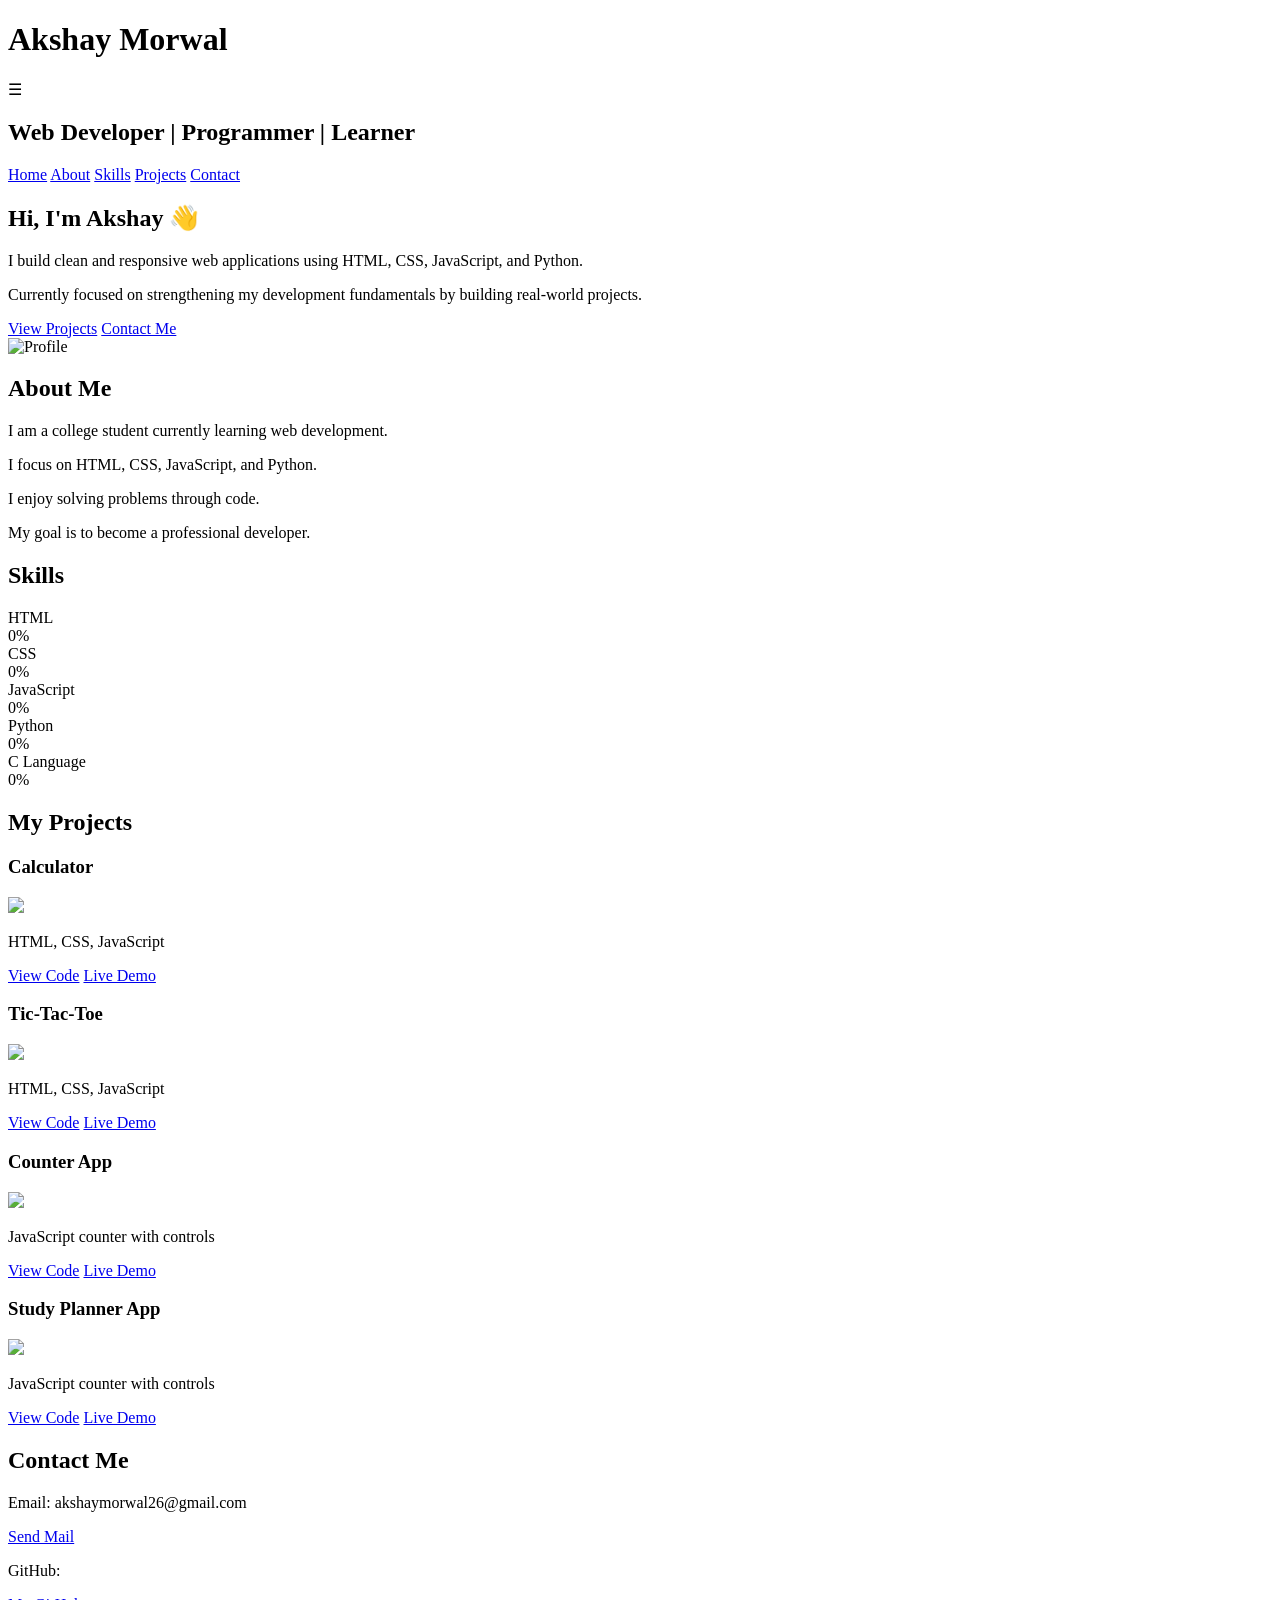
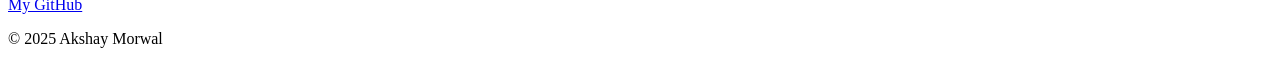
==== index.html @ 148b185e "Update and rename Portfolio.html to index.html" ====
<!DOCTYPE html>
<html lang="en">
<head>
  <meta charset="UTF-8">
  <meta name="viewport" content="width=device-width, initial-scale=1.0">
  <title>Akshay Morwal | Portfolio</title>
  <link rel="stylesheet" href="style.css">
</head>

<body>

<header>
  <h1>Akshay Morwal</h1>
  
  
  <div class="menu-toggle">☰</div>
  
  <h2>Web Developer | Programmer | Learner</h2>
  <nav>
    <a href="#home">Home</a>
    <a href="#about">About</a>
    <a href="#skills">Skills</a>
    <a href="#projects">Projects</a>
    <a href="#connect">Contact</a>
  </nav>
</header>




<!-- HERO -->
<section id="home" class="hero">
  <h2>Hi, I'm Akshay 👋</h2>
  <h3><p id="typing"></p></h3>

  <p>
    I build clean and responsive web applications using HTML, CSS, JavaScript, and Python.
  </p>

  <p>
    Currently focused on strengthening my development fundamentals by building real-world projects.
  </p>

  <a href="#projects" class="view-btn">View Projects</a>
  <a href="#connect" class="view-btn">Contact Me</a>
</section>

<!-- ABOUT -->
<section class="about" id="about">
  <div class="about-container">
    <div class="about-image">
      <img src="https://cdnb.artstation.com/p/marketplace/presentation_assets/003/430/265/large/file.jpg?1706950304" alt="Profile">
    </div>

    <div class="about-text">
      <h2>About Me</h2>
      <p>I am a college student currently learning web development.</p>
      <p>I focus on HTML, CSS, JavaScript, and Python.</p>
      <p>I enjoy solving problems through code.</p>
      <p>My goal is to become a professional developer.</p>
    </div>
  </div>
</section>

<!-- SKILLS -->
<section class="skills" id="skills">
  <h2>Skills</h2>

  <div class="skill-row">
    <span class="skill-name">HTML</span>
    <div class="progress-container"><div class="progress-bar" data-value="90"></div></div>
    <span class="percent-text">0%</span>
  </div>

  <div class="skill-row">
    <span class="skill-name">CSS</span>
    <div class="progress-container"><div class="progress-bar" data-value="75"></div></div>
    <span class="percent-text">0%</span>
  </div>

  <div class="skill-row">
    <span class="skill-name">JavaScript</span>
    <div class="progress-container"><div class="progress-bar" data-value="80"></div></div>
    <span class="percent-text">0%</span>
  </div>

  <div class="skill-row">
    <span class="skill-name">Python</span>
    <div class="progress-container"><div class="progress-bar" data-value="85"></div></div>
    <span class="percent-text">0%</span>
  </div>

  <div class="skill-row">
    <span class="skill-name">C Language</span>
    <div class="progress-container"><div class="progress-bar" data-value="70"></div></div>
    <span class="percent-text">0%</span>
  </div>
</section>

<!-- PROJECTS -->
<section id="projects">
  <h2 class="project-title">My Projects</h2>

  <div class="card-projects">

    <div class="project-box">
      <h3>Calculator</h3>
      <img src="Calculator.png">
      <p>HTML, CSS, JavaScript</p>
      <a href="https://github.com/Akshay-Morwal2612/Calculator" target="_blank" class="view-btn">View Code</a>
      <a href="#" class="view-btn">Live Demo</a>
    </div>

    <div class="project-box">
      <h3>Tic-Tac-Toe</h3>
      <img src="Tic-Tac-Toe.png">
      <p>HTML, CSS, JavaScript</p>
      <a href="https://github.com/Akshay-Morwal2612/Tic-Tac-Toe-Game" target="_blank" class="view-btn">View Code</a>
      <a href="#" class="view-btn">Live Demo</a>
    </div>

    <div class="project-box">
      <h3>Counter App</h3>
      <img src="counter.png">
      <p>JavaScript counter with controls</p>
      <a href="https://github.com/Akshay-Morwal2612/Counter-App" target="_blank" class="view-btn">View Code</a>
      <a href="#" class="view-btn">Live Demo</a>
    </div>

    <div class="project-box">
      <h3>Study Planner App</h3>
      <img src="study-planner.png">
      <p>JavaScript counter with controls</p>
      <a href="https://github.com/Akshay-Morwal2612/Study-Planer-App" target="_blank" class="view-btn">View Code</a>
      <a href="#" class="view-btn">Live Demo</a>
    </div>

  </div>
</section>

<!-- CONTACT -->
<section id="connect">
  <h2>Contact Me</h2>
  <p>Email: akshaymorwal26@gmail.com</p>
  <a href="mailto:akshaymorwal26@gmail.com" class="view-btn">Send Mail</a>

  <p>GitHub:</p>
  <a href="https://github.com/Akshay-Morwal2612" target="_blank" class="view-btn">My GitHub</a>
</section>

<footer>
  <p>© 2025 Akshay Morwal</p>
</footer>

<script src="script.js"></script>
</body>
</html>
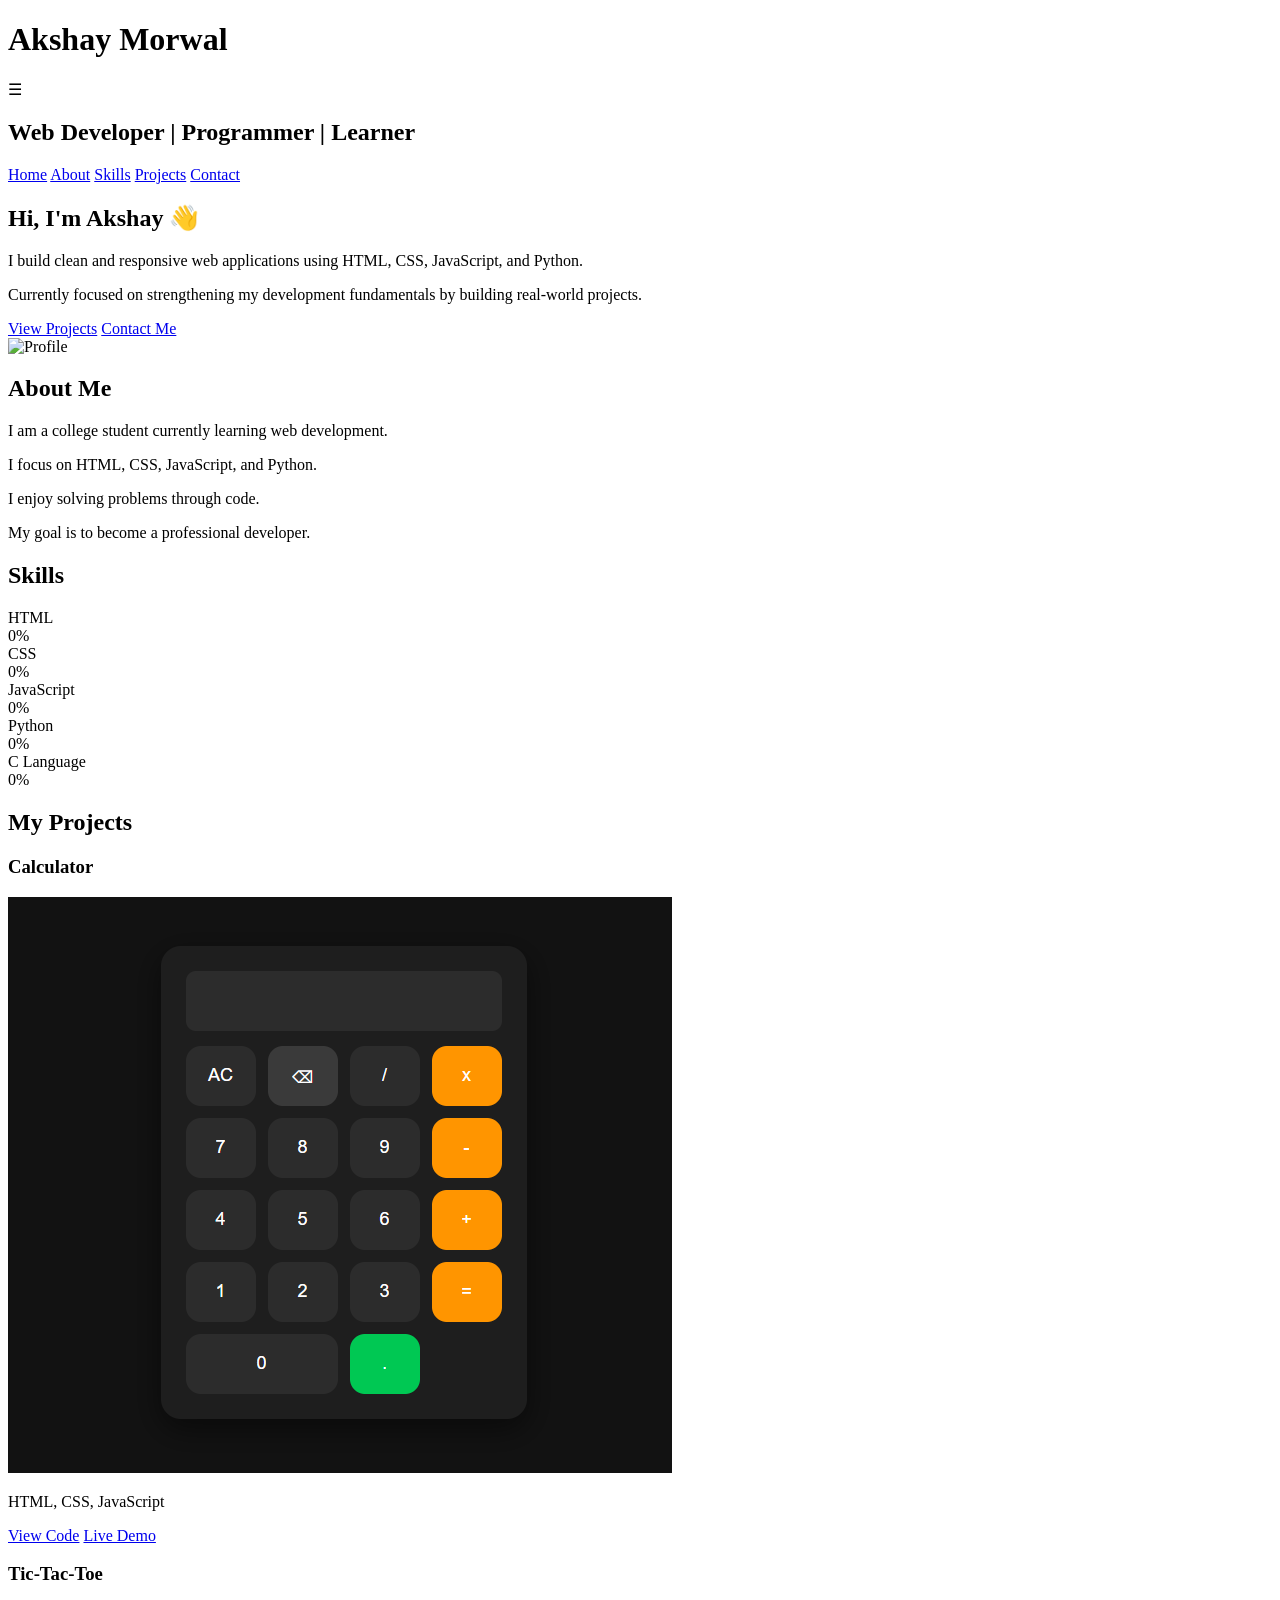
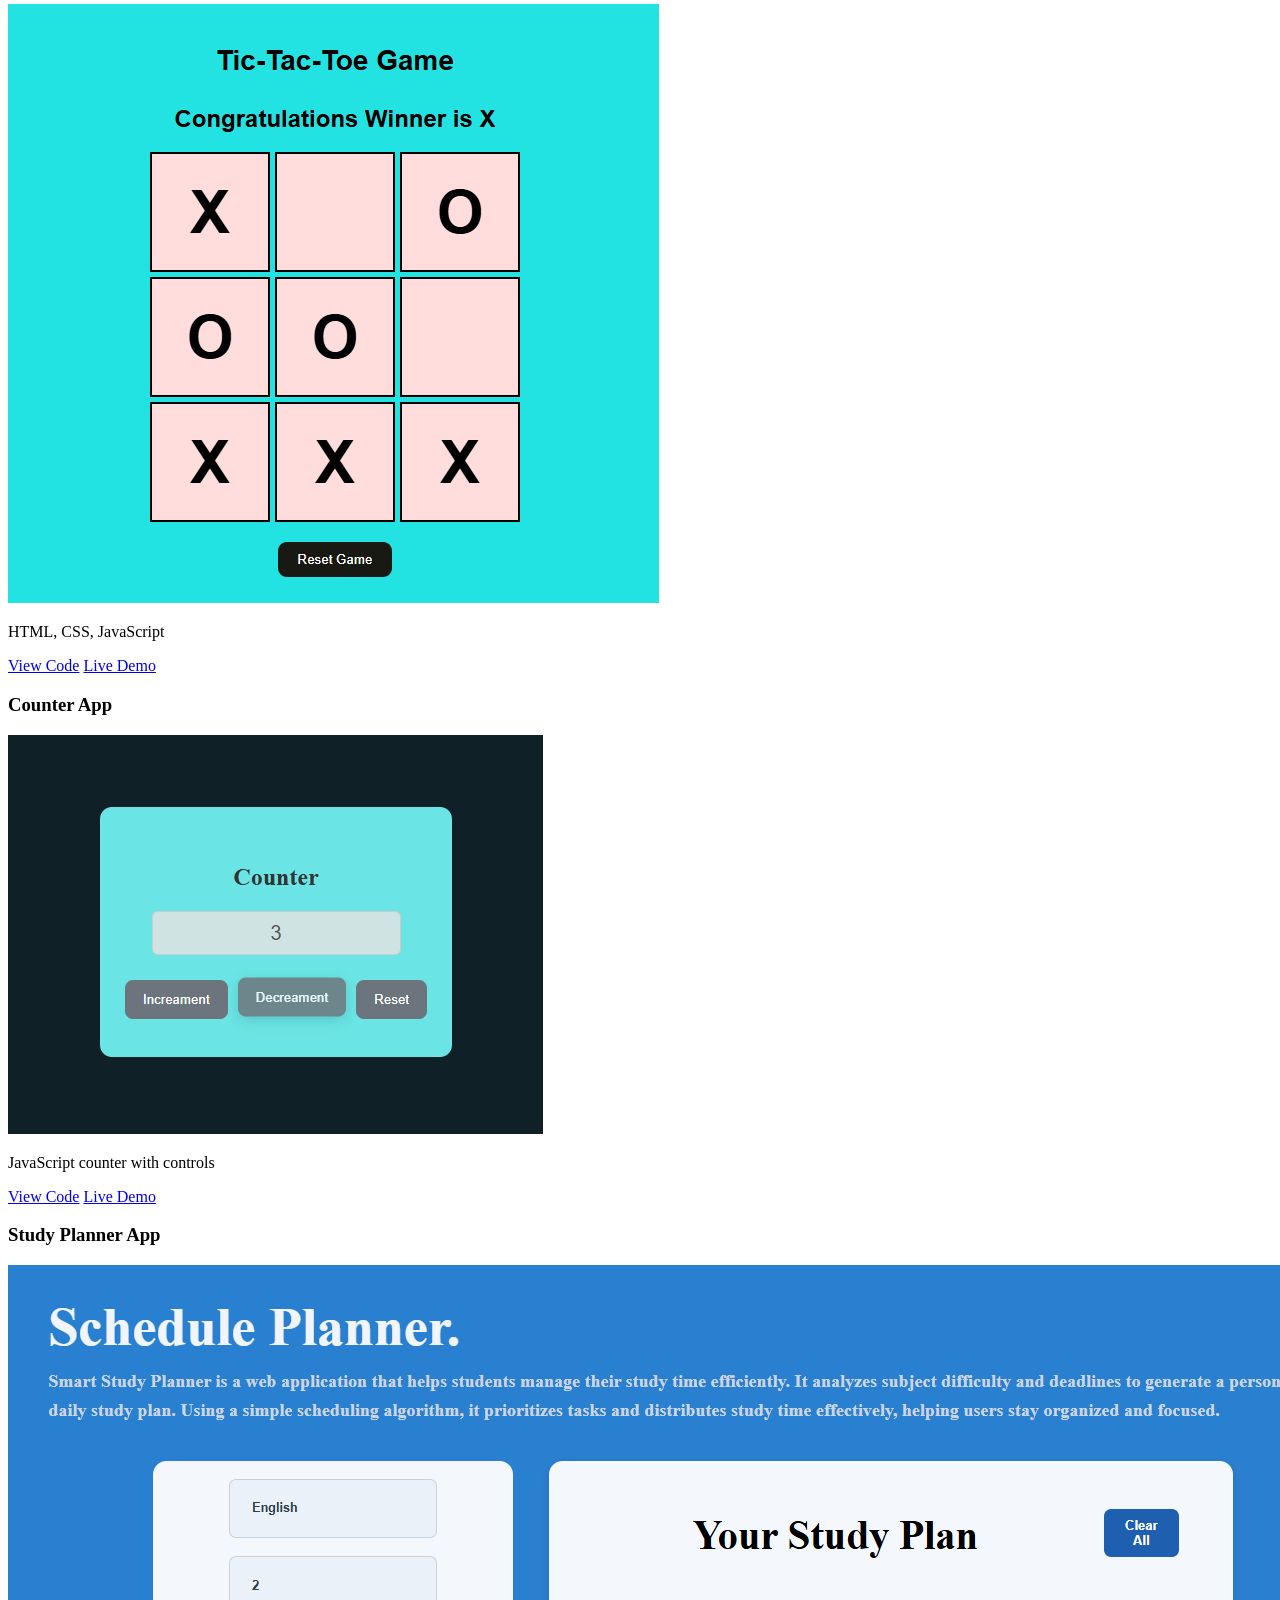
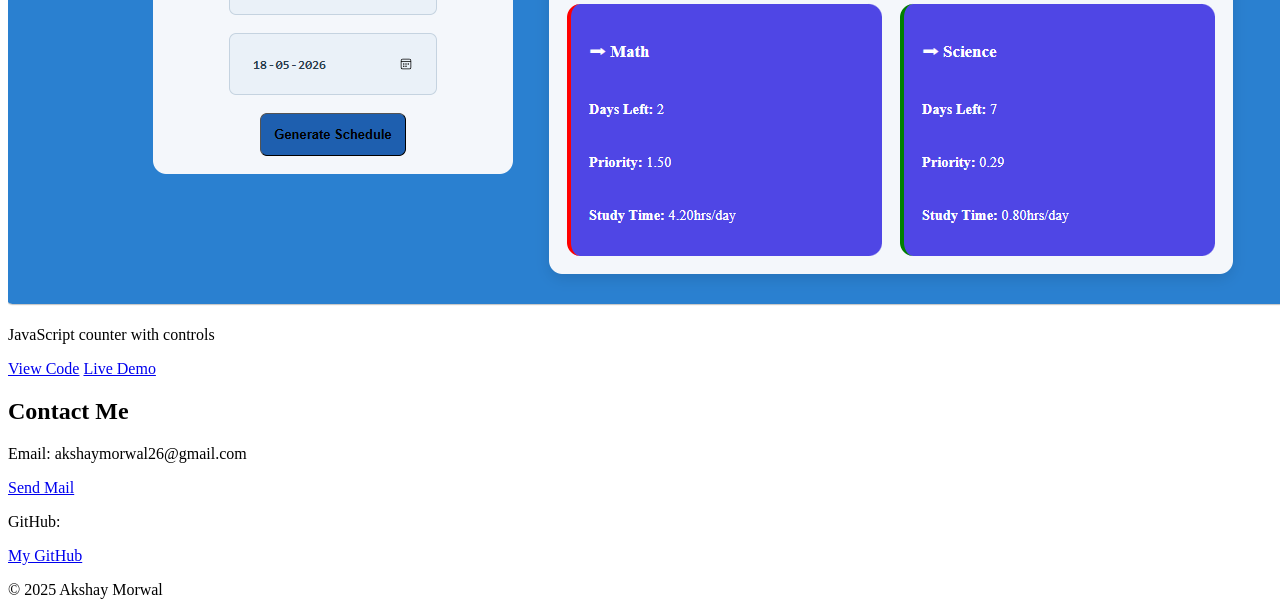
==== commit ef1445ca: "Update and rename Portfolio.html to index.html" ====
--- a/index.html
+++ b/index.html
@@ -1,157 +1,157 @@
-<!DOCTYPE html>
-<html lang="en">
-<head>
-  <meta charset="UTF-8">
-  <meta name="viewport" content="width=device-width, initial-scale=1.0">
-  <title>Akshay Morwal | Portfolio</title>
-  <link rel="stylesheet" href="style.css">
-</head>
-
-<body>
-
-<header>
-  <h1>Akshay Morwal</h1>
-  
-  
-  <div class="menu-toggle">☰</div>
-  
-  <h2>Web Developer | Programmer | Learner</h2>
-  <nav>
-    <a href="#home">Home</a>
-    <a href="#about">About</a>
-    <a href="#skills">Skills</a>
-    <a href="#projects">Projects</a>
-    <a href="#connect">Contact</a>
-  </nav>
-</header>
-
-
-
-
-<!-- HERO -->
-<section id="home" class="hero">
-  <h2>Hi, I'm Akshay 👋</h2>
-  <h3><p id="typing"></p></h3>
-
-  <p>
-    I build clean and responsive web applications using HTML, CSS, JavaScript, and Python.
-  </p>
-
-  <p>
-    Currently focused on strengthening my development fundamentals by building real-world projects.
-  </p>
-
-  <a href="#projects" class="view-btn">View Projects</a>
-  <a href="#connect" class="view-btn">Contact Me</a>
-</section>
-
-<!-- ABOUT -->
-<section class="about" id="about">
-  <div class="about-container">
-    <div class="about-image">
-      <img src="https://cdnb.artstation.com/p/marketplace/presentation_assets/003/430/265/large/file.jpg?1706950304" alt="Profile">
-    </div>
-
-    <div class="about-text">
-      <h2>About Me</h2>
-      <p>I am a college student currently learning web development.</p>
-      <p>I focus on HTML, CSS, JavaScript, and Python.</p>
-      <p>I enjoy solving problems through code.</p>
-      <p>My goal is to become a professional developer.</p>
-    </div>
-  </div>
-</section>
-
-<!-- SKILLS -->
-<section class="skills" id="skills">
-  <h2>Skills</h2>
-
-  <div class="skill-row">
-    <span class="skill-name">HTML</span>
-    <div class="progress-container"><div class="progress-bar" data-value="90"></div></div>
-    <span class="percent-text">0%</span>
-  </div>
-
-  <div class="skill-row">
-    <span class="skill-name">CSS</span>
-    <div class="progress-container"><div class="progress-bar" data-value="75"></div></div>
-    <span class="percent-text">0%</span>
-  </div>
-
-  <div class="skill-row">
-    <span class="skill-name">JavaScript</span>
-    <div class="progress-container"><div class="progress-bar" data-value="80"></div></div>
-    <span class="percent-text">0%</span>
-  </div>
-
-  <div class="skill-row">
-    <span class="skill-name">Python</span>
-    <div class="progress-container"><div class="progress-bar" data-value="85"></div></div>
-    <span class="percent-text">0%</span>
-  </div>
-
-  <div class="skill-row">
-    <span class="skill-name">C Language</span>
-    <div class="progress-container"><div class="progress-bar" data-value="70"></div></div>
-    <span class="percent-text">0%</span>
-  </div>
-</section>
-
-<!-- PROJECTS -->
-<section id="projects">
-  <h2 class="project-title">My Projects</h2>
-
-  <div class="card-projects">
-
-    <div class="project-box">
-      <h3>Calculator</h3>
-      <img src="Calculator.png">
-      <p>HTML, CSS, JavaScript</p>
-      <a href="https://github.com/Akshay-Morwal2612/Calculator" target="_blank" class="view-btn">View Code</a>
-      <a href="#" class="view-btn">Live Demo</a>
-    </div>
-
-    <div class="project-box">
-      <h3>Tic-Tac-Toe</h3>
-      <img src="Tic-Tac-Toe.png">
-      <p>HTML, CSS, JavaScript</p>
-      <a href="https://github.com/Akshay-Morwal2612/Tic-Tac-Toe-Game" target="_blank" class="view-btn">View Code</a>
-      <a href="#" class="view-btn">Live Demo</a>
-    </div>
-
-    <div class="project-box">
-      <h3>Counter App</h3>
-      <img src="counter.png">
-      <p>JavaScript counter with controls</p>
-      <a href="https://github.com/Akshay-Morwal2612/Counter-App" target="_blank" class="view-btn">View Code</a>
-      <a href="#" class="view-btn">Live Demo</a>
-    </div>
-
-    <div class="project-box">
-      <h3>Study Planner App</h3>
-      <img src="study-planner.png">
-      <p>JavaScript counter with controls</p>
-      <a href="https://github.com/Akshay-Morwal2612/Study-Planer-App" target="_blank" class="view-btn">View Code</a>
-      <a href="#" class="view-btn">Live Demo</a>
-    </div>
-
-  </div>
-</section>
-
-<!-- CONTACT -->
-<section id="connect">
-  <h2>Contact Me</h2>
-  <p>Email: akshaymorwal26@gmail.com</p>
-  <a href="mailto:akshaymorwal26@gmail.com" class="view-btn">Send Mail</a>
-
-  <p>GitHub:</p>
-  <a href="https://github.com/Akshay-Morwal2612" target="_blank" class="view-btn">My GitHub</a>
-</section>
-
-<footer>
-  <p>© 2025 Akshay Morwal</p>
-</footer>
-
-<script src="script.js"></script>
-</body>
-</html>
+<!DOCTYPE html>
+<html lang="en">
+<head>
+  <meta charset="UTF-8">
+  <meta name="viewport" content="width=device-width, initial-scale=1.0">
+  <title>Akshay Morwal | Portfolio</title>
+  <link rel="stylesheet" href="style.css">
+</head>
+
+<body>
+
+<header>
+  <h1>Akshay Morwal</h1>
+  
+  
+  <div class="menu-toggle">☰</div>
+  
+  <h2>Web Developer | Programmer | Learner</h2>
+  <nav>
+    <a href="#home">Home</a>
+    <a href="#about">About</a>
+    <a href="#skills">Skills</a>
+    <a href="#projects">Projects</a>
+    <a href="#connect">Contact</a>
+  </nav>
+</header>
+
+
+
+
+<!-- HERO -->
+<section id="home" class="hero">
+  <h2>Hi, I'm Akshay 👋</h2>
+  <h3><p id="typing"></p></h3>
+
+  <p>
+    I build clean and responsive web applications using HTML, CSS, JavaScript, and Python.
+  </p>
+
+  <p>
+    Currently focused on strengthening my development fundamentals by building real-world projects.
+  </p>
+
+  <a href="#projects" class="view-btn">View Projects</a>
+  <a href="#connect" class="view-btn">Contact Me</a>
+</section>
+
+<!-- ABOUT -->
+<section class="about" id="about">
+  <div class="about-container">
+    <div class="about-image">
+      <img src="https://cdnb.artstation.com/p/marketplace/presentation_assets/003/430/265/large/file.jpg?1706950304" alt="Profile">
+    </div>
+
+    <div class="about-text">
+      <h2>About Me</h2>
+      <p>I am a college student currently learning web development.</p>
+      <p>I focus on HTML, CSS, JavaScript, and Python.</p>
+      <p>I enjoy solving problems through code.</p>
+      <p>My goal is to become a professional developer.</p>
+    </div>
+  </div>
+</section>
+
+<!-- SKILLS -->
+<section class="skills" id="skills">
+  <h2>Skills</h2>
+
+  <div class="skill-row">
+    <span class="skill-name">HTML</span>
+    <div class="progress-container"><div class="progress-bar" data-value="90"></div></div>
+    <span class="percent-text">0%</span>
+  </div>
+
+  <div class="skill-row">
+    <span class="skill-name">CSS</span>
+    <div class="progress-container"><div class="progress-bar" data-value="75"></div></div>
+    <span class="percent-text">0%</span>
+  </div>
+
+  <div class="skill-row">
+    <span class="skill-name">JavaScript</span>
+    <div class="progress-container"><div class="progress-bar" data-value="80"></div></div>
+    <span class="percent-text">0%</span>
+  </div>
+
+  <div class="skill-row">
+    <span class="skill-name">Python</span>
+    <div class="progress-container"><div class="progress-bar" data-value="85"></div></div>
+    <span class="percent-text">0%</span>
+  </div>
+
+  <div class="skill-row">
+    <span class="skill-name">C Language</span>
+    <div class="progress-container"><div class="progress-bar" data-value="70"></div></div>
+    <span class="percent-text">0%</span>
+  </div>
+</section>
+
+<!-- PROJECTS -->
+<section id="projects">
+  <h2 class="project-title">My Projects</h2>
+
+  <div class="card-projects">
+
+    <div class="project-box">
+      <h3>Calculator</h3>
+      <img src="images/Calculator.png">
+      <p>HTML, CSS, JavaScript</p>
+      <a href="https://github.com/Akshay-Morwal2612/Calculator" target="_blank" class="view-btn">View Code</a>
+      <a href="#" class="view-btn">Live Demo</a>
+    </div>
+
+    <div class="project-box">
+      <h3>Tic-Tac-Toe</h3>
+      <img src="images/Tic-Tac-Toe.png">
+      <p>HTML, CSS, JavaScript</p>
+      <a href="https://github.com/Akshay-Morwal2612/Tic-Tac-Toe-Game" target="_blank" class="view-btn">View Code</a>
+      <a href="#" class="view-btn">Live Demo</a>
+    </div>
+
+    <div class="project-box">
+      <h3>Counter App</h3>
+      <img src="images/counter.png">
+      <p>JavaScript counter with controls</p>
+      <a href="https://github.com/Akshay-Morwal2612/Counter-App" target="_blank" class="view-btn">View Code</a>
+      <a href="#" class="view-btn">Live Demo</a>
+    </div>
+
+    <div class="project-box">
+      <h3>Study Planner App</h3>
+      <img src="images/study-planner.png">
+      <p>JavaScript counter with controls</p>
+      <a href="https://github.com/Akshay-Morwal2612/Study-Planer-App" target="_blank" class="view-btn">View Code</a>
+      <a href="#" class="view-btn">Live Demo</a>
+    </div>
+
+  </div>
+</section>
+
+<!-- CONTACT -->
+<section id="connect">
+  <h2>Contact Me</h2>
+  <p>Email: akshaymorwal26@gmail.com</p>
+  <a href="mailto:akshaymorwal26@gmail.com" class="view-btn">Send Mail</a>
+
+  <p>GitHub:</p>
+  <a href="https://github.com/Akshay-Morwal2612" target="_blank" class="view-btn">My GitHub</a>
+</section>
+
+<footer class="ft">
+  <p>© 2025 Akshay Morwal</p>
+</footer>
+
+<script src="script.js"></script>
+</body>
+</html>
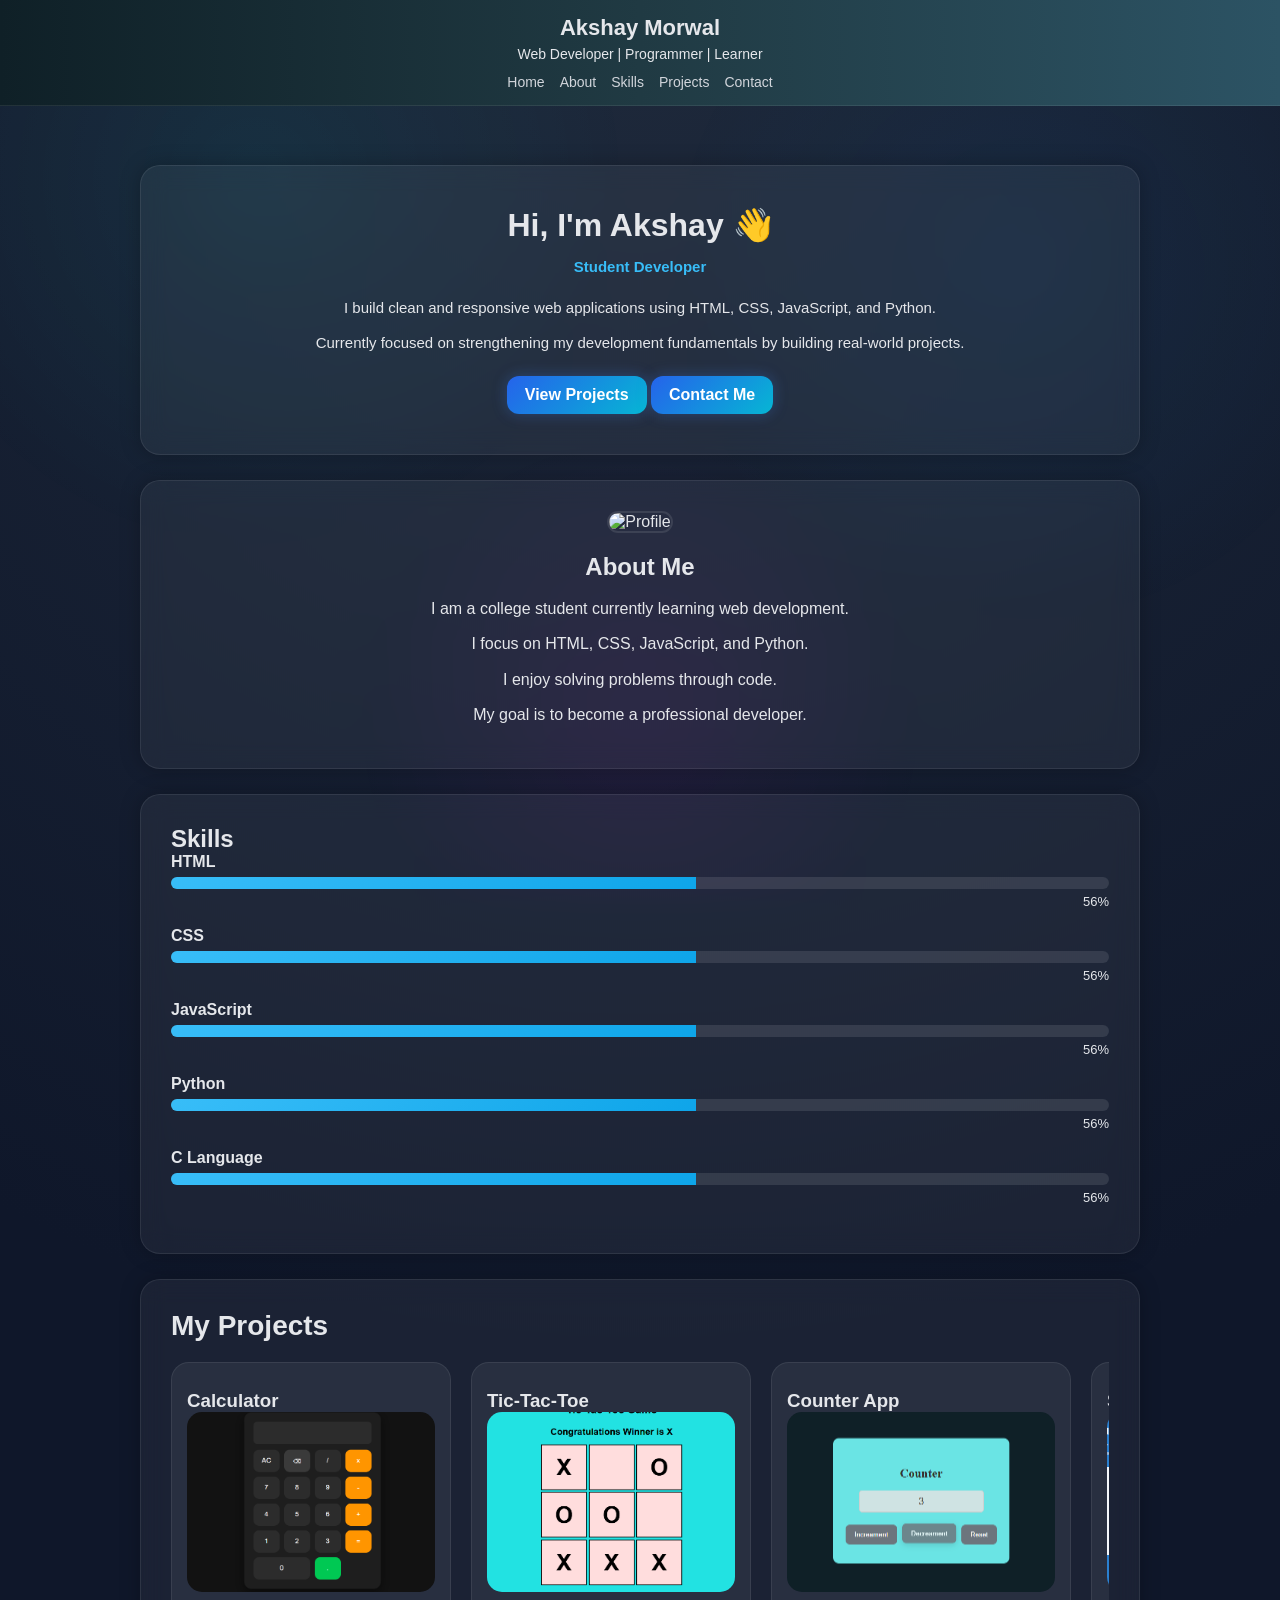
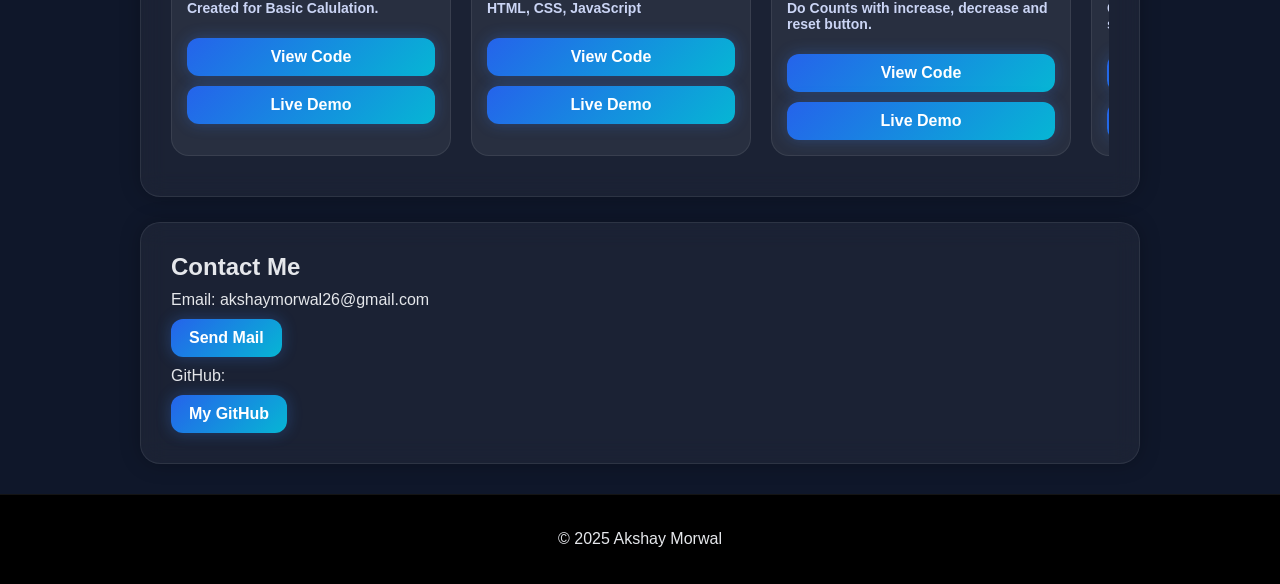
==== commit 72f24cae: "updated site :wq#" ====
--- a/index.html
+++ b/index.html
@@ -106,7 +106,7 @@
     <div class="project-box">
       <h3>Calculator</h3>
       <img src="images/Calculator.png">
-      <p>HTML, CSS, JavaScript</p>
+      <p>Created for Basic Calulation.</p>
       <a href="https://github.com/Akshay-Morwal2612/Calculator" target="_blank" class="view-btn">View Code</a>
       <a href="#" class="view-btn">Live Demo</a>
     </div>
@@ -122,7 +122,7 @@
     <div class="project-box">
       <h3>Counter App</h3>
       <img src="images/counter.png">
-      <p>JavaScript counter with controls</p>
+      <p>Do Counts with increase, decrease and reset button.</p>
       <a href="https://github.com/Akshay-Morwal2612/Counter-App" target="_blank" class="view-btn">View Code</a>
       <a href="#" class="view-btn">Live Demo</a>
     </div>
@@ -130,8 +130,16 @@
     <div class="project-box">
       <h3>Study Planner App</h3>
       <img src="images/study-planner.png">
-      <p>JavaScript counter with controls</p>
+      <p>Creates a schedule for particular subjects.</p>
       <a href="https://github.com/Akshay-Morwal2612/Study-Planer-App" target="_blank" class="view-btn">View Code</a>
+      <a href="#" class="view-btn">Live Demo</a>
+    </div>
+
+    <div class="project-box">
+      <h3>Chess Game</h3>
+      <img src="images/chess.png">
+      <p>Created a chess game using HTML, CSS and JS.</p>
+      <a href="https://github.com/Akshay-Morwal2612/Chess-Game" target="_blank" class="view-btn">View Code</a>
       <a href="#" class="view-btn">Live Demo</a>
     </div>
 
@@ -154,4 +162,4 @@
 
 <script src="script.js"></script>
 </body>
-</html>
+</html>
--- a/style.css
+++ b/style.css
@@ -0,0 +1,497 @@
+/* =========================
+   GLOBAL
+========================= */
+
+*{
+  margin:0;
+  padding:0;
+  box-sizing:border-box;
+}
+
+html{
+  scroll-behavior:smooth;
+}
+
+body{
+  font-family:Arial, sans-serif;
+  background:
+    radial-gradient(circle at top,#1e293b,#0f172a 60%);
+  color:#e5e7eb;
+
+  padding-top:140px;
+
+  overflow-x:hidden;
+  position:relative;
+}
+
+/* =========================
+   BACKGROUND GLOW
+========================= */
+
+body::before{
+  content:"";
+  position:fixed;
+  inset:0;
+
+  background:
+    radial-gradient(circle at 20% 20%,rgba(0,255,255,0.06),transparent 30%),
+    radial-gradient(circle at 80% 30%,rgba(0,150,255,0.06),transparent 30%),
+    radial-gradient(circle at 50% 80%,rgba(255,0,255,0.05),transparent 30%);
+
+  pointer-events:none;
+  z-index:-2;
+}
+
+/* =========================
+   HEADER
+========================= */
+
+header{
+  position:fixed;
+  width:100%;
+  top:0;
+
+  /* background:rgba(15,23,42,0.85); */
+  background: linear-gradient(90deg, #0f2027, #203a43, #2c5364);
+  backdrop-filter:blur(10px);
+
+  border-bottom:1px solid rgba(255,255,255,0.08);
+
+  padding:15px;
+
+  z-index:1000;
+
+  display:flex;
+  flex-direction:column;
+  align-items:center;
+}
+
+header h1{
+  font-size:22px;
+}
+
+header h2{
+  font-size:14px;
+  font-weight:normal;
+  margin-top:5px;
+}
+
+nav{
+  display:flex;
+  gap:15px;
+  margin-top:12px;
+}
+
+nav a{
+  color:#d1d5db;
+  text-decoration:none;
+  font-size:14px;
+  transition:0.3s;
+}
+
+nav a:hover{
+  color:#38bdf8;
+}
+
+.menu-toggle{
+  display:none;
+}
+
+/* =========================
+   HERO
+========================= */
+
+.hero{
+  text-align:center;
+  padding:40px 15px;
+}
+
+.hero h2{
+  font-size:32px;
+  margin-bottom:10px;
+}
+
+.hero h3{
+  font-size:22px;
+  color:#38bdf8;
+  margin-bottom:15px;
+}
+
+.hero p{
+  font-size:15px;
+  line-height:1.7;
+  margin-bottom:10px;
+}
+
+#typing{
+  min-height:25px;
+}
+
+/* =========================
+   SECTIONS
+========================= */
+
+section{
+  max-width:1000px;
+
+  margin:25px auto;
+
+  padding:30px;
+
+  border-radius:20px;
+
+  background:rgba(255,255,255,0.05);
+
+  backdrop-filter:blur(12px);
+
+  border:1px solid rgba(255,255,255,0.08);
+
+  box-shadow:
+    0 0 20px rgba(0,0,0,0.25);
+
+  scroll-margin-top:160px;
+}
+
+/* =========================
+   ABOUT
+========================= */
+
+.about-container{
+  display:flex;
+  flex-direction:column;
+  align-items:center;
+  gap:20px;
+}
+
+.about img{
+  width:220px;
+  border-radius:20px;
+  border:2px solid rgba(255,255,255,0.1);
+}
+
+.about-text{
+  text-align:center;
+}
+
+.about-text h2{
+  margin-bottom:15px;
+}
+
+.about-text p{
+  margin-bottom:10px;
+  line-height:1.6;
+}
+
+/* =========================
+   SKILLS
+========================= */
+
+.skill-row{
+  display:flex;
+  flex-direction:column;
+  margin-bottom:18px;
+}
+
+.skill-name{
+  font-weight:600;
+  margin-bottom:6px;
+}
+
+.progress-container{
+  width:100%;
+  height:12px;
+
+  background:rgba(255,255,255,0.1);
+
+  border-radius:20px;
+
+  overflow:hidden;
+}
+
+.progress-bar{
+  height:100%;
+  width:0;
+
+  background:
+    linear-gradient(135deg,#38bdf8,#0ea5e9);
+
+  transition:width 1s;
+}
+
+.percent-text{
+  margin-top:5px;
+  text-align:right;
+  font-size:13px;
+}
+
+/* =========================
+   PROJECTS
+========================= */
+
+.project-title{
+  margin-bottom:20px;
+  font-size:28px;
+}
+
+.card-projects{
+  display:flex;
+  gap:20px;
+
+  overflow-x:auto;
+
+  scroll-snap-type:x mandatory;
+
+  padding-bottom:10px;
+}
+
+.card-projects::-webkit-scrollbar{
+  display:none;
+}
+
+.project-box{
+  min-width:280px;
+  max-width:300px;
+
+  flex:0 0 auto;
+
+  scroll-snap-align:center;
+
+  background:rgba(255,255,255,0.06);
+
+  border:1px solid rgba(255,255,255,0.08);
+
+  border-radius:18px;
+
+  padding:15px;
+
+  display:flex;
+  flex-direction:column;
+
+  transition:
+    transform 0.35s ease,
+    box-shadow 0.35s ease;
+}
+
+.project-box:hover{
+  transform:
+    translateY(-10px)
+    scale(1.02);
+
+  box-shadow:
+    0 15px 40px rgba(0,255,255,0.15);
+}
+
+.project-box img{
+  width:100%;
+  height:180px;
+
+  object-fit:cover;
+
+  border-radius:15px;
+}
+
+.project-box h3{
+  margin-top:12px;
+}
+
+.project-box p{
+  margin:8px 0 12px;
+  font-size:14px;
+  font-weight: bold;
+  color:#cbd5f5;
+}
+
+/* =========================
+   BUTTONS
+========================= */
+
+.view-btn{
+  display:inline-block;
+
+  margin-top:10px;
+
+  padding:10px 18px;
+
+  text-align:center;
+
+  background:
+    linear-gradient(135deg,#2563eb,#06b6d4);
+
+  color:white;
+
+  border-radius:12px;
+
+  text-decoration:none;
+
+  font-weight:600;
+
+  transition:0.3s;
+
+  box-shadow:
+    0 0 15px rgba(59,130,246,0.3);
+}
+
+.view-btn:hover{
+  transform:
+    translateY(-3px);
+
+  box-shadow:
+    0 0 25px rgba(0,255,255,0.4);
+}
+
+.project-box .view-btn{
+  width:100%;
+}
+
+/* =========================
+   CONTACT
+========================= */
+
+#connect p{
+  margin-top:10px;
+}
+
+/* =========================
+   FOOTER
+========================= */
+
+.ft{
+  display:flex;
+  justify-content:center;
+  align-items:center;
+
+  height:90px;
+
+  background:black;
+
+  margin-top:30px;
+
+  border-top:1px solid rgba(255,255,255,0.08);
+}
+
+/* =========================
+   MATRIX RAIN
+========================= */
+
+.flower{
+  position:fixed;
+  top:-50px;
+
+  color:#38bdf8;
+
+  font-family:monospace;
+  font-weight:bold;
+
+  text-shadow:
+    0 0 5px #38bdf8,
+    0 0 12px #0ea5e9;
+
+  animation:fall linear infinite;
+
+  pointer-events:none;
+  user-select:none;
+
+  z-index:-1;
+}
+
+@keyframes fall{
+
+  0%{
+    transform:
+      translateY(-10vh)
+      translateX(0px)
+      rotate(0deg);
+
+    opacity:0;
+  }
+
+  10%{
+    opacity:1;
+  }
+
+  100%{
+    transform:
+      translateY(120vh)
+      translateX(80px)
+      rotate(360deg);
+
+    opacity:0;
+  }
+}
+
+/* =========================
+   MOBILE
+========================= */
+
+@media(max-width:768px){
+
+  header{
+    align-items:flex-start;
+    padding:15px 20px;
+  }
+
+  header h1{
+    font-size:20px;
+  }
+
+  header h2{
+    font-size:12px;
+  }
+
+  nav{
+    display:none;
+
+    flex-direction:column;
+
+    width:80%;
+    max-width:300px;
+
+    background:#0f172a;
+
+    margin:10px auto;
+
+    border-radius:12px;
+
+    text-align:center;
+  }
+
+  header.active nav{
+    display:flex;
+  }
+
+  nav a{
+    padding:12px;
+    border-bottom:
+      1px solid rgba(255,255,255,0.1);
+  }
+
+  .menu-toggle{
+    display:block;
+
+    position:absolute;
+
+    right:25px;
+    top:15px;
+
+    font-size:24px;
+
+    cursor:pointer;
+  }
+
+  .project-box{
+    min-width:85%;
+  }
+
+  section{
+    margin:15px;
+    padding:20px;
+  }
+
+  .hero h2{
+    font-size:28px;
+  }
+
+  .hero h3{
+    font-size:18px;
+  }
+}
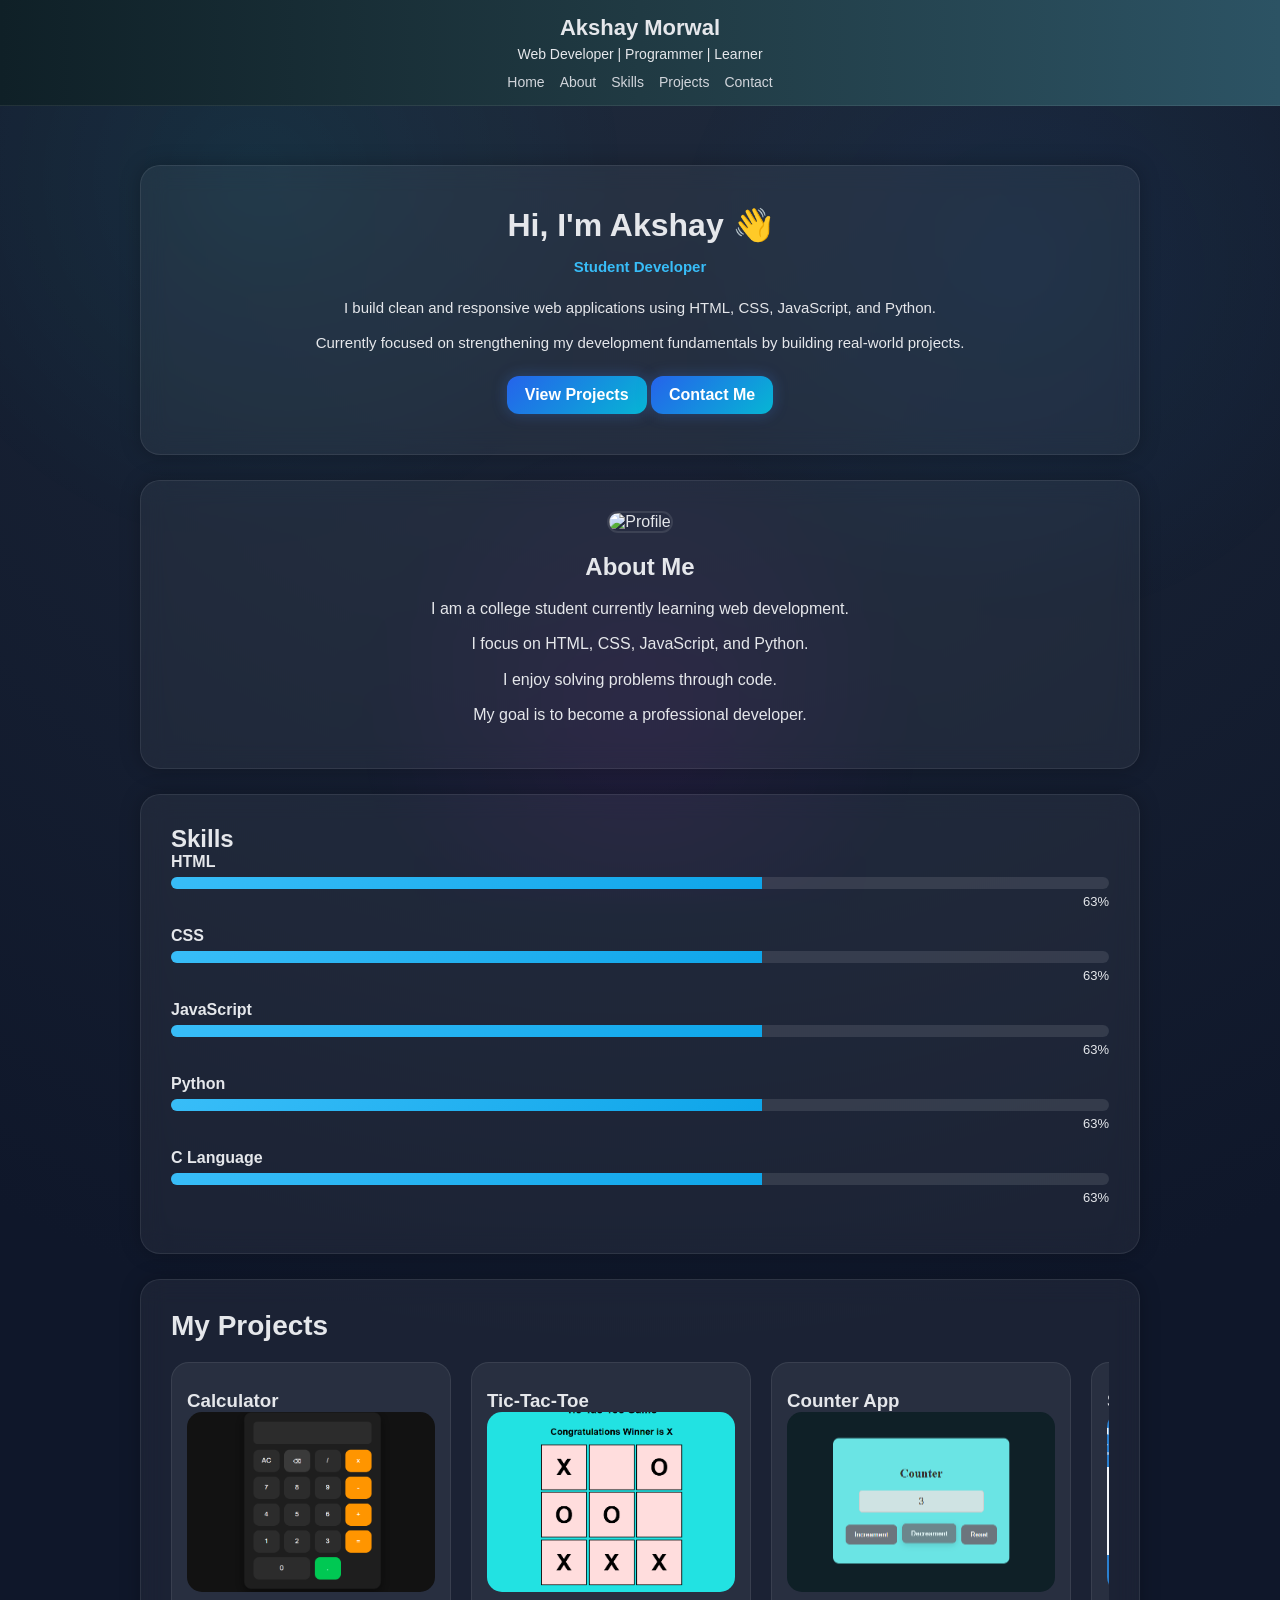
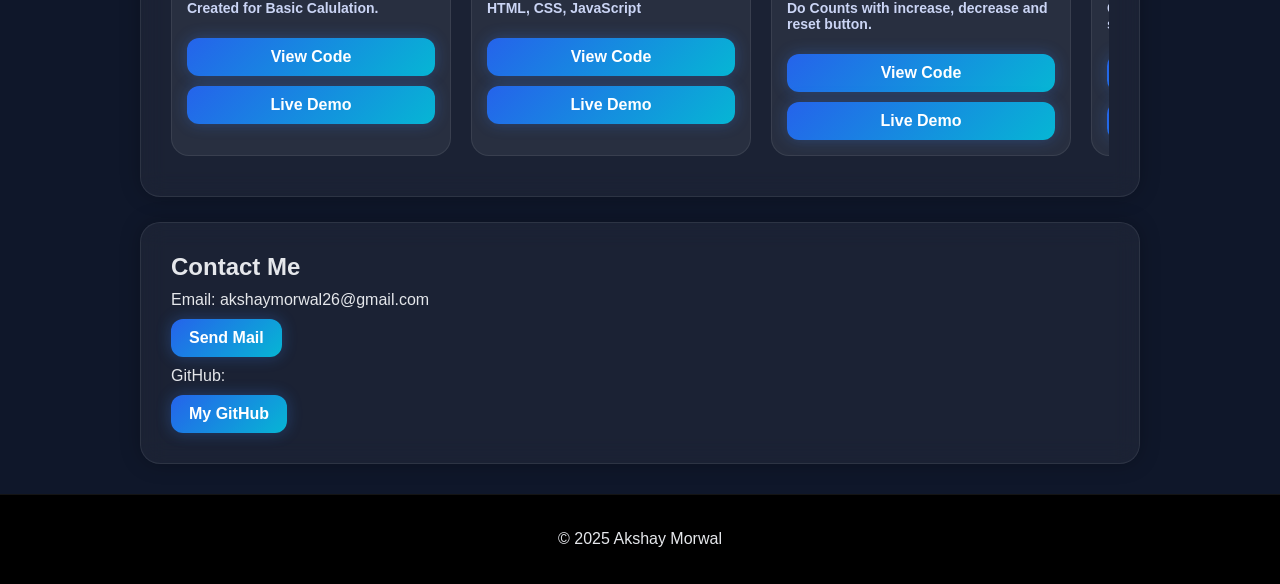
==== commit a7921a11: "Updated portfolio" ====
--- a/index.html
+++ b/index.html
@@ -1,5 +1,6 @@
 <!DOCTYPE html>
 <html lang="en">
+
 <head>
   <meta charset="UTF-8">
   <meta name="viewport" content="width=device-width, initial-scale=1.0">
@@ -9,157 +10,171 @@
 
 <body>
 
-<header>
-  <h1>Akshay Morwal</h1>
-  
-  
-  <div class="menu-toggle">☰</div>
-  
-  <h2>Web Developer | Programmer | Learner</h2>
-  <nav>
-    <a href="#home">Home</a>
-    <a href="#about">About</a>
-    <a href="#skills">Skills</a>
-    <a href="#projects">Projects</a>
-    <a href="#connect">Contact</a>
-  </nav>
-</header>
+  <header>
+    <h1>Akshay Morwal</h1>
+
+
+    <div class="menu-toggle">☰</div>
+
+    <h2>Web Developer | Programmer | Learner</h2>
+    <nav>
+      <a href="#home">Home</a>
+      <a href="#about">About</a>
+      <a href="#skills">Skills</a>
+      <a href="#projects">Projects</a>
+      <a href="#connect">Contact</a>
+    </nav>
+  </header>
 
 
 
 
-<!-- HERO -->
-<section id="home" class="hero">
-  <h2>Hi, I'm Akshay 👋</h2>
-  <h3><p id="typing"></p></h3>
+  <!-- HERO -->
+  <section id="home" class="hero">
+    <h2>Hi, I'm Akshay 👋</h2>
+    <h3>
+      <p id="typing"></p>
+    </h3>
 
-  <p>
-    I build clean and responsive web applications using HTML, CSS, JavaScript, and Python.
-  </p>
+    <p>
+      I build clean and responsive web applications using HTML, CSS, JavaScript, and Python.
+    </p>
 
-  <p>
-    Currently focused on strengthening my development fundamentals by building real-world projects.
-  </p>
+    <p>
+      Currently focused on strengthening my development fundamentals by building real-world projects.
+    </p>
 
-  <a href="#projects" class="view-btn">View Projects</a>
-  <a href="#connect" class="view-btn">Contact Me</a>
-</section>
+    <a href="#projects" class="view-btn">View Projects</a>
+    <a href="#connect" class="view-btn">Contact Me</a>
+  </section>
 
-<!-- ABOUT -->
-<section class="about" id="about">
-  <div class="about-container">
-    <div class="about-image">
-      <img src="https://cdnb.artstation.com/p/marketplace/presentation_assets/003/430/265/large/file.jpg?1706950304" alt="Profile">
+  <!-- ABOUT -->
+  <section class="about" id="about">
+    <div class="about-container">
+      <div class="about-image">
+        <img src="https://cdnb.artstation.com/p/marketplace/presentation_assets/003/430/265/large/file.jpg?1706950304"
+          alt="Profile">
+      </div>
+
+      <div class="about-text">
+        <h2>About Me</h2>
+        <p>I am a college student currently learning web development.</p>
+        <p>I focus on HTML, CSS, JavaScript, and Python.</p>
+        <p>I enjoy solving problems through code.</p>
+        <p>My goal is to become a professional developer.</p>
+      </div>
+    </div>
+  </section>
+
+  <!-- SKILLS -->
+  <section class="skills" id="skills">
+    <h2>Skills</h2>
+
+    <div class="skill-row">
+      <span class="skill-name">HTML</span>
+      <div class="progress-container">
+        <div class="progress-bar" data-value="90"></div>
+      </div>
+      <span class="percent-text">0%</span>
     </div>
 
-    <div class="about-text">
-      <h2>About Me</h2>
-      <p>I am a college student currently learning web development.</p>
-      <p>I focus on HTML, CSS, JavaScript, and Python.</p>
-      <p>I enjoy solving problems through code.</p>
-      <p>My goal is to become a professional developer.</p>
-    </div>
-  </div>
-</section>
-
-<!-- SKILLS -->
-<section class="skills" id="skills">
-  <h2>Skills</h2>
-
-  <div class="skill-row">
-    <span class="skill-name">HTML</span>
-    <div class="progress-container"><div class="progress-bar" data-value="90"></div></div>
-    <span class="percent-text">0%</span>
-  </div>
-
-  <div class="skill-row">
-    <span class="skill-name">CSS</span>
-    <div class="progress-container"><div class="progress-bar" data-value="75"></div></div>
-    <span class="percent-text">0%</span>
-  </div>
-
-  <div class="skill-row">
-    <span class="skill-name">JavaScript</span>
-    <div class="progress-container"><div class="progress-bar" data-value="80"></div></div>
-    <span class="percent-text">0%</span>
-  </div>
-
-  <div class="skill-row">
-    <span class="skill-name">Python</span>
-    <div class="progress-container"><div class="progress-bar" data-value="85"></div></div>
-    <span class="percent-text">0%</span>
-  </div>
-
-  <div class="skill-row">
-    <span class="skill-name">C Language</span>
-    <div class="progress-container"><div class="progress-bar" data-value="70"></div></div>
-    <span class="percent-text">0%</span>
-  </div>
-</section>
-
-<!-- PROJECTS -->
-<section id="projects">
-  <h2 class="project-title">My Projects</h2>
-
-  <div class="card-projects">
-
-    <div class="project-box">
-      <h3>Calculator</h3>
-      <img src="images/Calculator.png">
-      <p>Created for Basic Calulation.</p>
-      <a href="https://github.com/Akshay-Morwal2612/Calculator" target="_blank" class="view-btn">View Code</a>
-      <a href="#" class="view-btn">Live Demo</a>
+    <div class="skill-row">
+      <span class="skill-name">CSS</span>
+      <div class="progress-container">
+        <div class="progress-bar" data-value="75"></div>
+      </div>
+      <span class="percent-text">0%</span>
     </div>
 
-    <div class="project-box">
-      <h3>Tic-Tac-Toe</h3>
-      <img src="images/Tic-Tac-Toe.png">
-      <p>HTML, CSS, JavaScript</p>
-      <a href="https://github.com/Akshay-Morwal2612/Tic-Tac-Toe-Game" target="_blank" class="view-btn">View Code</a>
-      <a href="#" class="view-btn">Live Demo</a>
+    <div class="skill-row">
+      <span class="skill-name">JavaScript</span>
+      <div class="progress-container">
+        <div class="progress-bar" data-value="80"></div>
+      </div>
+      <span class="percent-text">0%</span>
     </div>
 
-    <div class="project-box">
-      <h3>Counter App</h3>
-      <img src="images/counter.png">
-      <p>Do Counts with increase, decrease and reset button.</p>
-      <a href="https://github.com/Akshay-Morwal2612/Counter-App" target="_blank" class="view-btn">View Code</a>
-      <a href="#" class="view-btn">Live Demo</a>
+    <div class="skill-row">
+      <span class="skill-name">Python</span>
+      <div class="progress-container">
+        <div class="progress-bar" data-value="85"></div>
+      </div>
+      <span class="percent-text">0%</span>
     </div>
 
-    <div class="project-box">
-      <h3>Study Planner App</h3>
-      <img src="images/study-planner.png">
-      <p>Creates a schedule for particular subjects.</p>
-      <a href="https://github.com/Akshay-Morwal2612/Study-Planer-App" target="_blank" class="view-btn">View Code</a>
-      <a href="#" class="view-btn">Live Demo</a>
+    <div class="skill-row">
+      <span class="skill-name">C Language</span>
+      <div class="progress-container">
+        <div class="progress-bar" data-value="70"></div>
+      </div>
+      <span class="percent-text">0%</span>
     </div>
+  </section>
 
-    <div class="project-box">
-      <h3>Chess Game</h3>
-      <img src="images/chess.png">
-      <p>Created a chess game using HTML, CSS and JS.</p>
-      <a href="https://github.com/Akshay-Morwal2612/Chess-Game" target="_blank" class="view-btn">View Code</a>
-      <a href="#" class="view-btn">Live Demo</a>
+  <!-- PROJECTS -->
+  <section id="projects">
+    <h2 class="project-title">My Projects</h2>
+
+    <div class="card-projects">
+
+      <div class="project-box">
+        <h3>Calculator</h3>
+        <img src="images/Calculator.png">
+        <p>Created for Basic Calulation.</p>
+        <a href="https://github.com/Akshay-Morwal2612/Calculator" target="_blank" class="view-btn">View Code</a>
+        <a href="https://calculator-by-akshay.vercel.app/" class="view-btn">Live Demo</a>
+      </div>
+
+      <div class="project-box">
+        <h3>Tic-Tac-Toe</h3>
+        <img src="images/Tic-Tac-Toe.png">
+        <p>HTML, CSS, JavaScript</p>
+        <a href="https://github.com/Akshay-Morwal2612/Tic-Tac-Toe-Game" target="_blank" class="view-btn">View Code</a>
+        <a href="https://tic-tac-toe-game-by-akshay.vercel.app/" class="view-btn">Live Demo</a>
+      </div>
+
+      <div class="project-box">
+        <h3>Counter App</h3>
+        <img src="images/counter.png">
+        <p>Do Counts with increase, decrease and reset button.</p>
+        <a href="https://github.com/Akshay-Morwal2612/Counter-App" target="_blank" class="view-btn">View Code</a>
+        <a href="https://counter-app-by-akshay.vercel.app/" class="view-btn">Live Demo</a>
+      </div>
+
+      <div class="project-box">
+        <h3>Study Planner App</h3>
+        <img src="images/study-planner.png">
+        <p>Creates a schedule for particular subjects.</p>
+        <a href="https://github.com/Akshay-Morwal2612/Study-Planer-App" target="_blank" class="view-btn">View Code</a>
+        <a href="https://study-planer-app-by-akshay.vercel.app/" class="view-btn">Live Demo</a>
+      </div>
+
+      <div class="project-box">
+        <h3>Chess Game</h3>
+        <img src="images/chess.png">
+        <p>Created a chess game using HTML, CSS and JS.</p>
+        <a href="https://github.com/Akshay-Morwal2612/Chess-Game" target="_blank" class="view-btn">View Code</a>
+        <a href="https://chess-game-by-akshay.vercel.app/" class="view-btn">Live Demo</a>
+      </div>
+
     </div>
+  </section>
 
-  </div>
-</section>
+  <!-- CONTACT -->
+  <section id="connect">
+    <h2>Contact Me</h2>
+    <p>Email: akshaymorwal26@gmail.com</p>
+    <a href="mailto:akshaymorwal26@gmail.com" class="view-btn">Send Mail</a>
 
-<!-- CONTACT -->
-<section id="connect">
-  <h2>Contact Me</h2>
-  <p>Email: akshaymorwal26@gmail.com</p>
-  <a href="mailto:akshaymorwal26@gmail.com" class="view-btn">Send Mail</a>
+    <p>GitHub:</p>
+    <a href="https://github.com/Akshay-Morwal2612" target="_blank" class="view-btn">My GitHub</a>
+  </section>
 
-  <p>GitHub:</p>
-  <a href="https://github.com/Akshay-Morwal2612" target="_blank" class="view-btn">My GitHub</a>
-</section>
+  <footer class="ft">
+    <p>© 2025 Akshay Morwal</p>
+  </footer>
 
-<footer class="ft">
-  <p>© 2025 Akshay Morwal</p>
-</footer>
+  <script src="script.js"></script>
+</body>
 
-<script src="script.js"></script>
-</body>
 </html>
